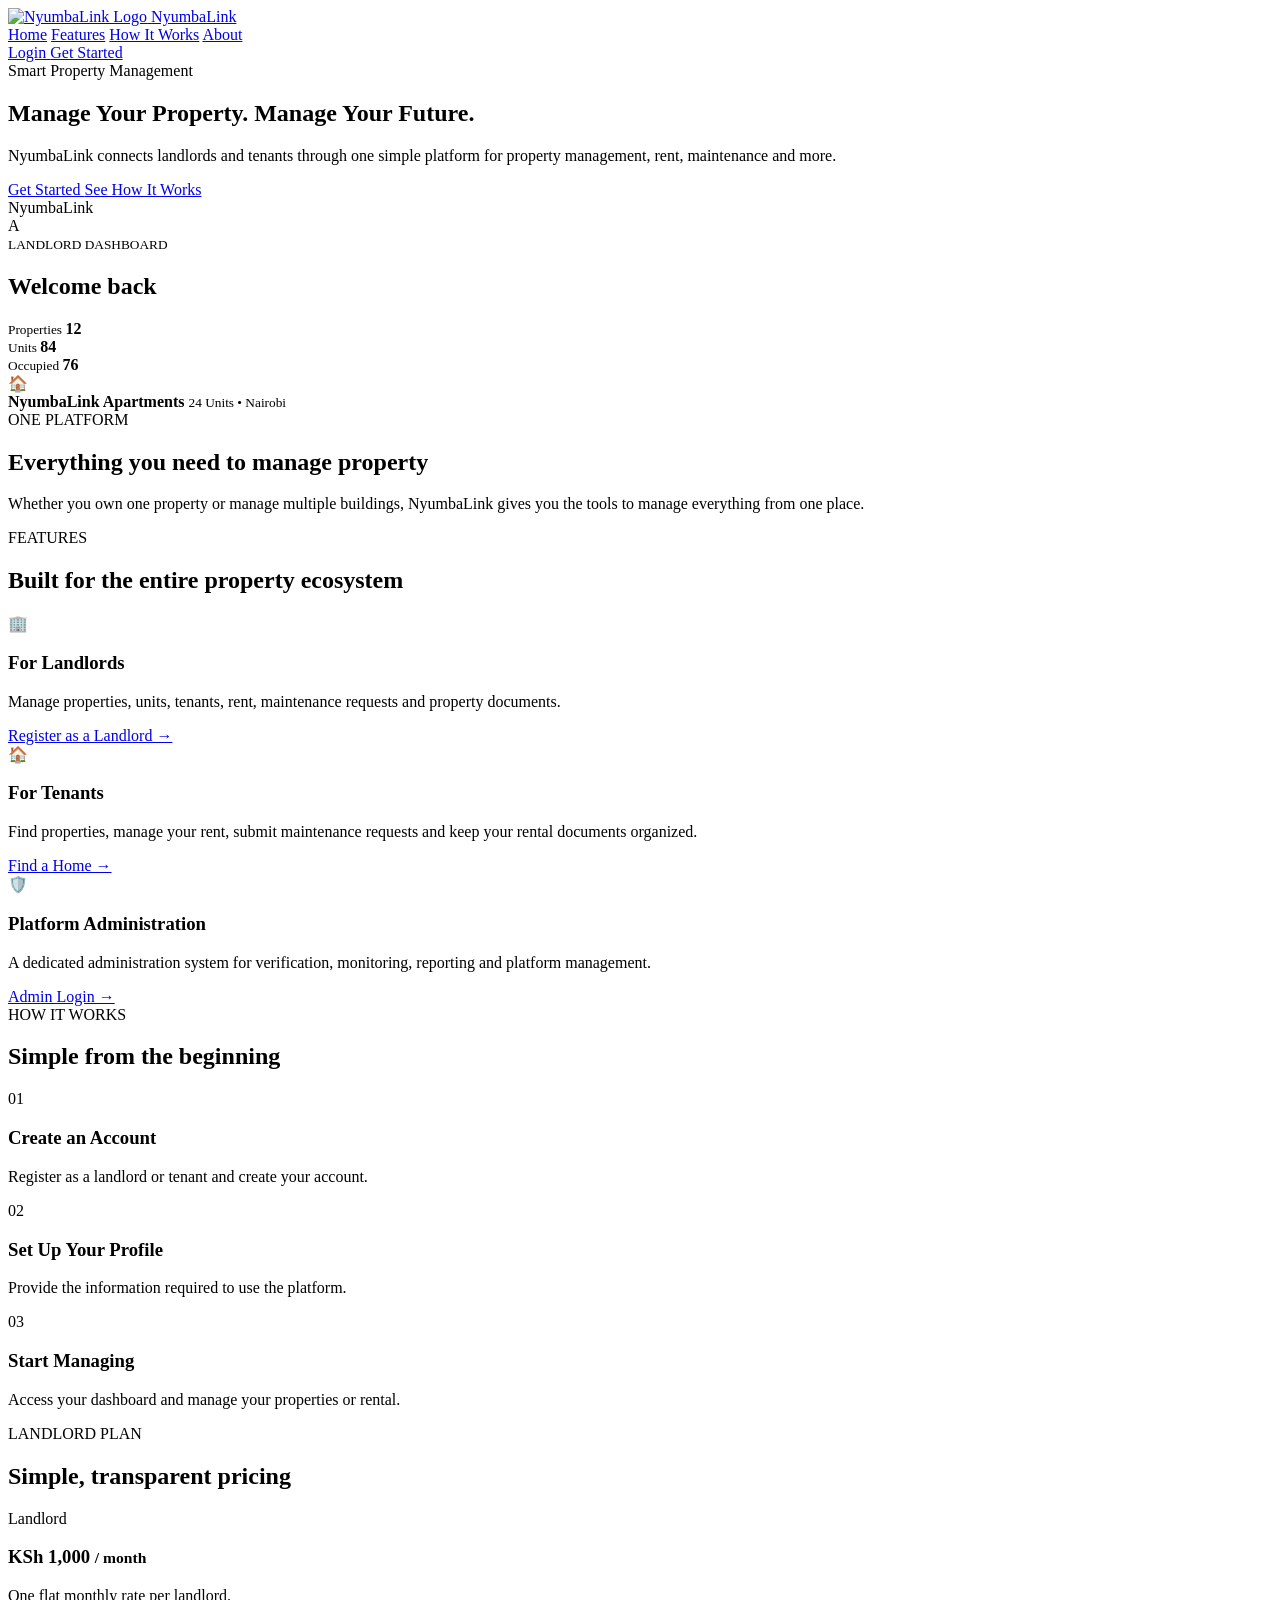
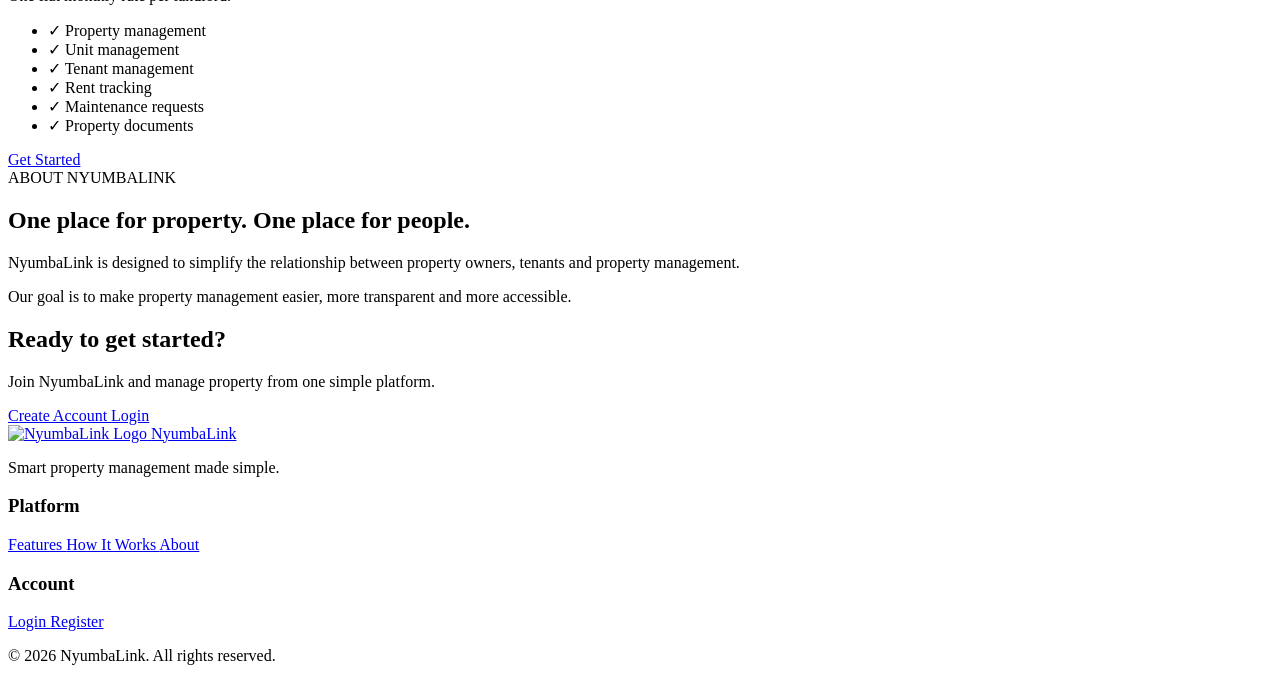
==== index.html @ 89f7b4b7 "Add initial index.html for NyumbaLink website Initial HTML structure for NyumbaLink website includin" ====
<!DOCTYPE html>
<html lang="en">

<head>

    <meta charset="UTF-8">

    <meta
        name="viewport"
        content="width=device-width, initial-scale=1.0">

    <meta
        name="description"
        content="NyumbaLink - A smarter way to manage properties, landlords and tenants.">

    <title>NyumbaLink | Property Management Made Simple</title>

    <!--
        CSS WILL BE LINKED HERE

        Later we will add:

        <link rel="stylesheet" href="css/style.css">
    -->

</head>

<body>

    <!-- =====================================
         NAVIGATION BAR
    ====================================== -->

    <header class="navbar">

        <div class="nav-container">

            <!-- LOGO -->

            <a href="index.html" class="logo">

                <img
                    src="images/logo.png"
                    alt="NyumbaLink Logo">

                <span>NyumbaLink</span>

            </a>


            <!-- NAVIGATION LINKS -->

            <nav>

                <a href="#home">Home</a>

                <a href="#features">Features</a>

                <a href="#how-it-works">How It Works</a>

                <a href="#about">About</a>

            </nav>


            <!-- AUTH BUTTONS -->

            <div class="nav-actions">

                <a
                    href="login.html"
                    class="login-btn">

                    Login

                </a>

                <a
                    href="register.html"
                    class="register-btn">

                    Get Started

                </a>

            </div>

        </div>

    </header>



    <!-- =====================================
         HERO SECTION
    ====================================== -->

    <main>

        <section
            id="home"
            class="hero">

            <div class="hero-container">


                <!-- HERO TEXT -->

                <div class="hero-content">

                    <span class="hero-badge">
                        Smart Property Management
                    </span>


                    <h1>
                        Manage Your Property.
                        <span>
                            Manage Your Future.
                        </span>
                    </h1>


                    <p>

                        NyumbaLink connects landlords and tenants
                        through one simple platform for property
                        management, rent, maintenance and more.

                    </p>


                    <div class="hero-actions">

                        <a
                            href="register.html"
                            class="primary-btn">

                            Get Started

                        </a>


                        <a
                            href="#how-it-works"
                            class="secondary-btn">

                            See How It Works

                        </a>

                    </div>

                </div>



                <!-- HERO DASHBOARD PREVIEW -->

                <div class="hero-preview">

                    <div class="dashboard-preview">

                        <div class="preview-header">

                            <div class="preview-logo">
                                NyumbaLink
                            </div>

                            <div class="preview-avatar">
                                A
                            </div>

                        </div>


                        <div class="preview-welcome">

                            <small>
                                LANDLORD DASHBOARD
                            </small>

                            <h2>
                                Welcome back
                            </h2>

                        </div>


                        <div class="preview-stats">

                            <div class="preview-card">

                                <small>
                                    Properties
                                </small>

                                <strong>
                                    12
                                </strong>

                            </div>


                            <div class="preview-card">

                                <small>
                                    Units
                                </small>

                                <strong>
                                    84
                                </strong>

                            </div>


                            <div class="preview-card">

                                <small>
                                    Occupied
                                </small>

                                <strong>
                                    76
                                </strong>

                            </div>

                        </div>


                        <div class="preview-property">

                            <div class="property-image">
                                🏠
                            </div>

                            <div>

                                <strong>
                                    NyumbaLink Apartments
                                </strong>

                                <small>
                                    24 Units • Nairobi
                                </small>

                            </div>

                        </div>

                    </div>

                </div>

            </div>

        </section>



        <!-- =====================================
             TRUST / INTRODUCTION
        ====================================== -->

        <section class="intro">

            <div class="section-container">

                <span class="section-label">
                    ONE PLATFORM
                </span>

                <h2>
                    Everything you need to manage property
                </h2>

                <p>

                    Whether you own one property or manage
                    multiple buildings, NyumbaLink gives you
                    the tools to manage everything from one place.

                </p>

            </div>

        </section>



        <!-- =====================================
             FEATURES
        ====================================== -->

        <section
            id="features"
            class="features">

            <div class="section-container">

                <span class="section-label">
                    FEATURES
                </span>

                <h2>
                    Built for the entire property ecosystem
                </h2>


                <div class="feature-grid">


                    <!-- LANDLORD -->

                    <div class="feature-card">

                        <div class="feature-icon">
                            🏢
                        </div>

                        <h3>
                            For Landlords
                        </h3>

                        <p>

                            Manage properties, units, tenants,
                            rent, maintenance requests and
                            property documents.

                        </p>

                        <a href="register.html">
                            Register as a Landlord →
                        </a>

                    </div>



                    <!-- TENANT -->

                    <div class="feature-card">

                        <div class="feature-icon">
                            🏠
                        </div>

                        <h3>
                            For Tenants
                        </h3>

                        <p>

                            Find properties, manage your rent,
                            submit maintenance requests and
                            keep your rental documents organized.

                        </p>

                        <a href="register.html">
                            Find a Home →
                        </a>

                    </div>



                    <!-- ADMIN -->

                    <div class="feature-card">

                        <div class="feature-icon">
                            🛡️
                        </div>

                        <h3>
                            Platform Administration
                        </h3>

                        <p>

                            A dedicated administration system
                            for verification, monitoring,
                            reporting and platform management.

                        </p>

                        <a href="login.html">
                            Admin Login →
                        </a>

                    </div>

                </div>

            </div>

        </section>



        <!-- =====================================
             HOW IT WORKS
        ====================================== -->

        <section
            id="how-it-works"
            class="how-it-works">

            <div class="section-container">

                <span class="section-label">
                    HOW IT WORKS
                </span>

                <h2>
                    Simple from the beginning
                </h2>


                <div class="steps">


                    <div class="step">

                        <div class="step-number">
                            01
                        </div>

                        <h3>
                            Create an Account
                        </h3>

                        <p>

                            Register as a landlord or tenant
                            and create your account.

                        </p>

                    </div>



                    <div class="step">

                        <div class="step-number">
                            02
                        </div>

                        <h3>
                            Set Up Your Profile
                        </h3>

                        <p>

                            Provide the information required
                            to use the platform.

                        </p>

                    </div>



                    <div class="step">

                        <div class="step-number">
                            03
                        </div>

                        <h3>
                            Start Managing
                        </h3>

                        <p>

                            Access your dashboard and manage
                            your properties or rental.

                        </p>

                    </div>

                </div>

            </div>

        </section>



        <!-- =====================================
             LANDLORD PRICING
        ====================================== -->

        <section class="pricing">

            <div class="section-container">

                <span class="section-label">
                    LANDLORD PLAN
                </span>

                <h2>
                    Simple, transparent pricing
                </h2>


                <div class="pricing-card">

                    <div>

                        <span>
                            Landlord
                        </span>

                        <h3>
                            KSh 1,000
                            <small>/ month</small>
                        </h3>

                        <p>
                            One flat monthly rate per landlord.
                        </p>

                    </div>


                    <ul>

                        <li>✓ Property management</li>

                        <li>✓ Unit management</li>

                        <li>✓ Tenant management</li>

                        <li>✓ Rent tracking</li>

                        <li>✓ Maintenance requests</li>

                        <li>✓ Property documents</li>

                    </ul>


                    <a
                        href="register.html"
                        class="primary-btn">

                        Get Started

                    </a>

                </div>

            </div>

        </section>



        <!-- =====================================
             ABOUT
        ====================================== -->

        <section
            id="about"
            class="about">

            <div class="section-container">

                <div class="about-content">

                    <span class="section-label">
                        ABOUT NYUMBALINK
                    </span>

                    <h2>
                        One place for property.
                        One place for people.
                    </h2>

                    <p>

                        NyumbaLink is designed to simplify
                        the relationship between property
                        owners, tenants and property
                        management.

                    </p>

                    <p>

                        Our goal is to make property management
                        easier, more transparent and more
                        accessible.

                    </p>

                </div>

            </div>

        </section>



        <!-- =====================================
             FINAL CTA
        ====================================== -->

        <section class="final-cta">

            <div class="section-container">

                <h2>
                    Ready to get started?
                </h2>

                <p>
                    Join NyumbaLink and manage property
                    from one simple platform.
                </p>


                <div class="hero-actions">

                    <a
                        href="register.html"
                        class="primary-btn">

                        Create Account

                    </a>


                    <a
                        href="login.html"
                        class="secondary-btn">

                        Login

                    </a>

                </div>

            </div>

        </section>

    </main>



    <!-- =====================================
         FOOTER
    ====================================== -->

    <footer>

        <div class="footer-container">


            <div class="footer-brand">

                <a
                    href="index.html"
                    class="logo">

                    <img
                        src="images/logo.png"
                        alt="NyumbaLink Logo">

                    <span>
                        NyumbaLink
                    </span>

                </a>

                <p>

                    Smart property management
                    made simple.

                </p>

            </div>


            <div class="footer-links">

                <h3>
                    Platform
                </h3>

                <a href="#features">
                    Features
                </a>

                <a href="#how-it-works">
                    How It Works
                </a>

                <a href="#about">
                    About
                </a>

            </div>


            <div class="footer-links">

                <h3>
                    Account
                </h3>

                <a href="login.html">
                    Login
                </a>

                <a href="register.html">
                    Register
                </a>

            </div>


        </div>


        <div class="footer-bottom">

            <p>
                © 2026 NyumbaLink. All rights reserved.
            </p>

        </div>

    </footer>



    <!--
        JAVASCRIPT WILL BE LINKED HERE

        Later we will add:

        <script src="js/landing.js"></script>
    -->

</body>

</html>
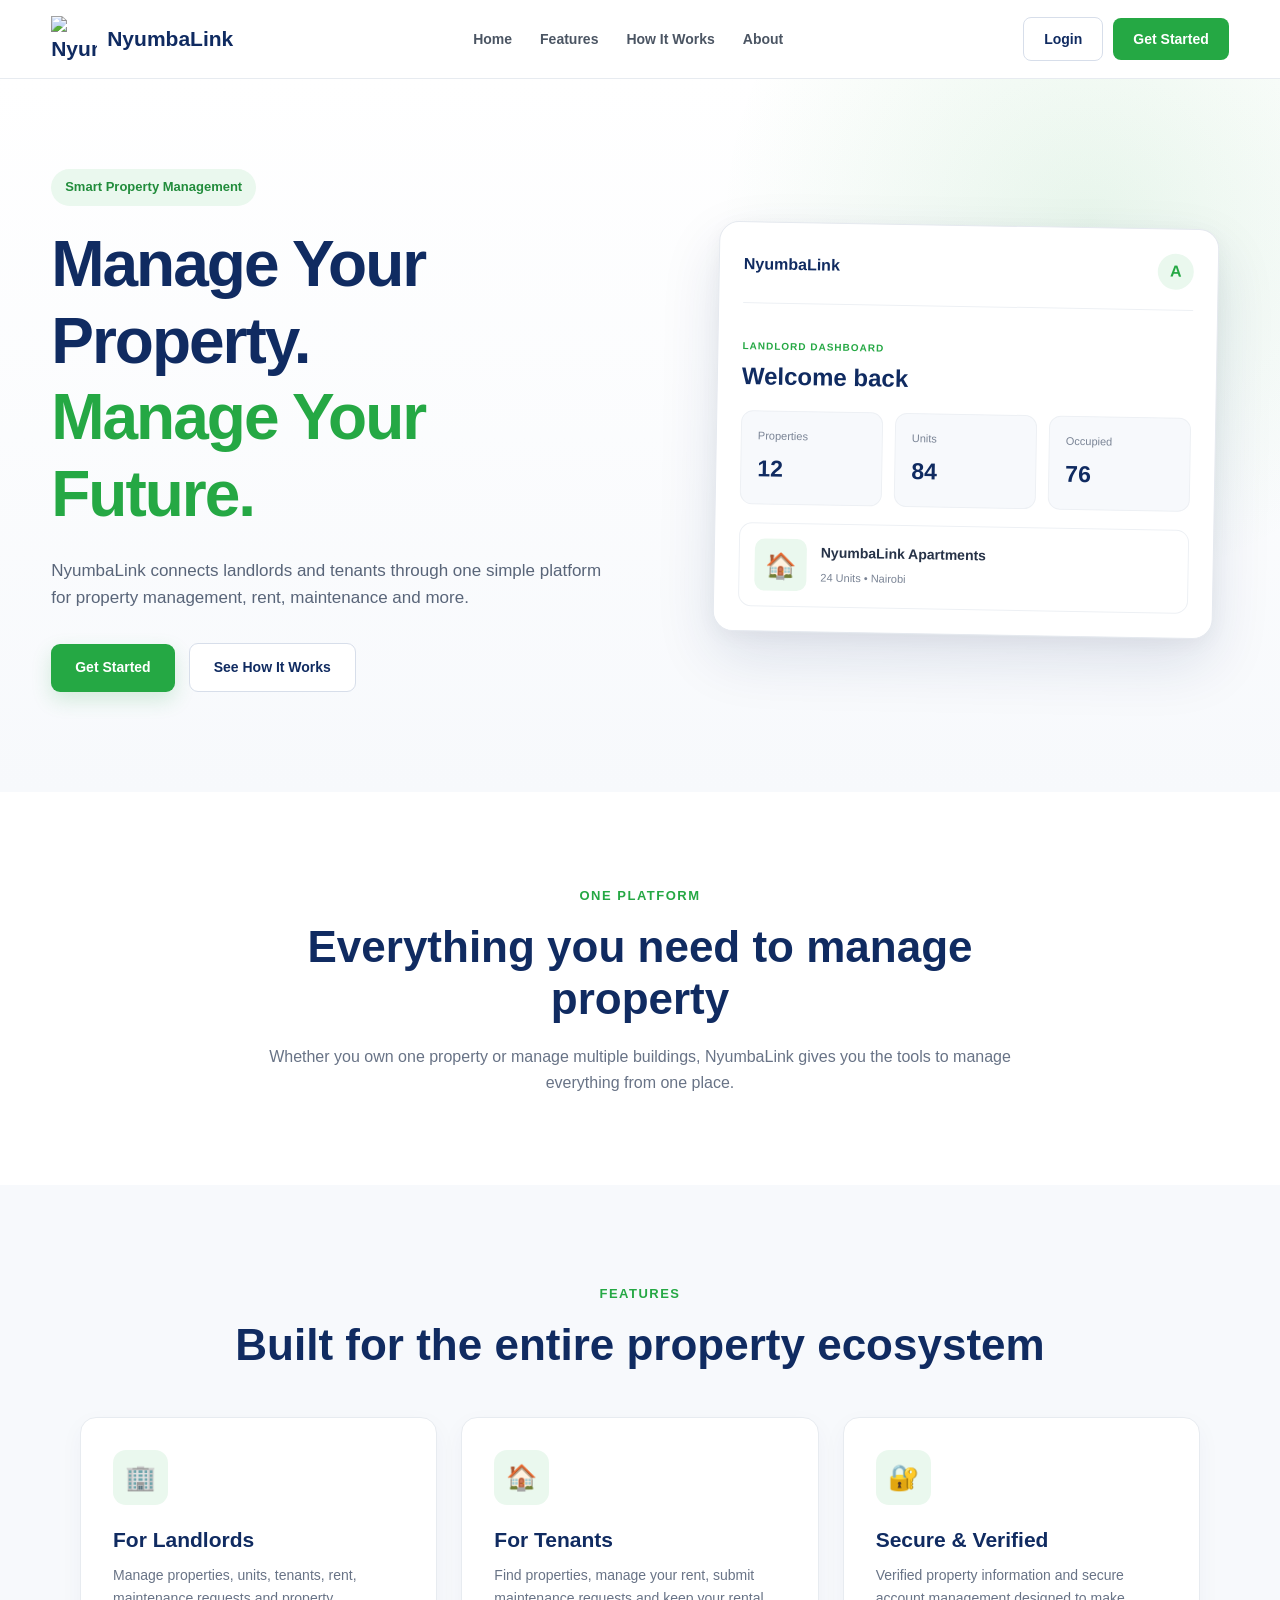
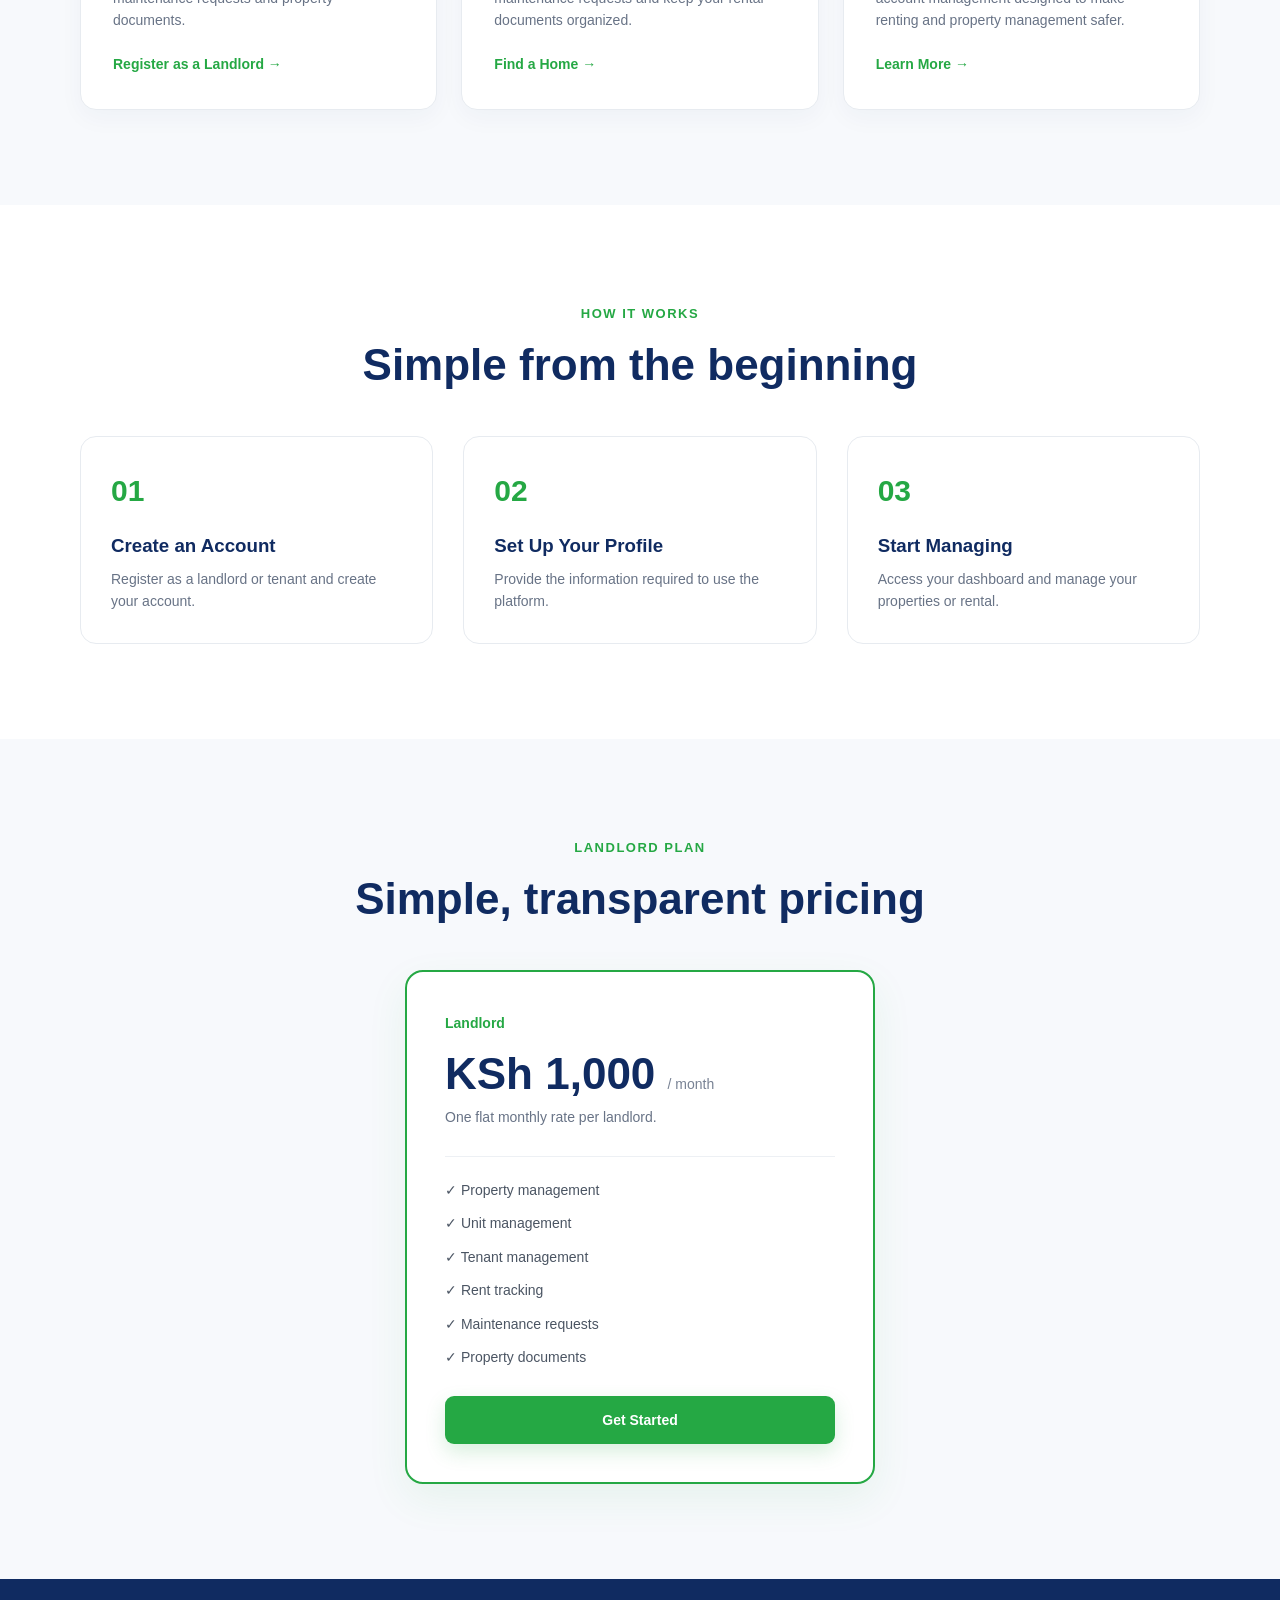
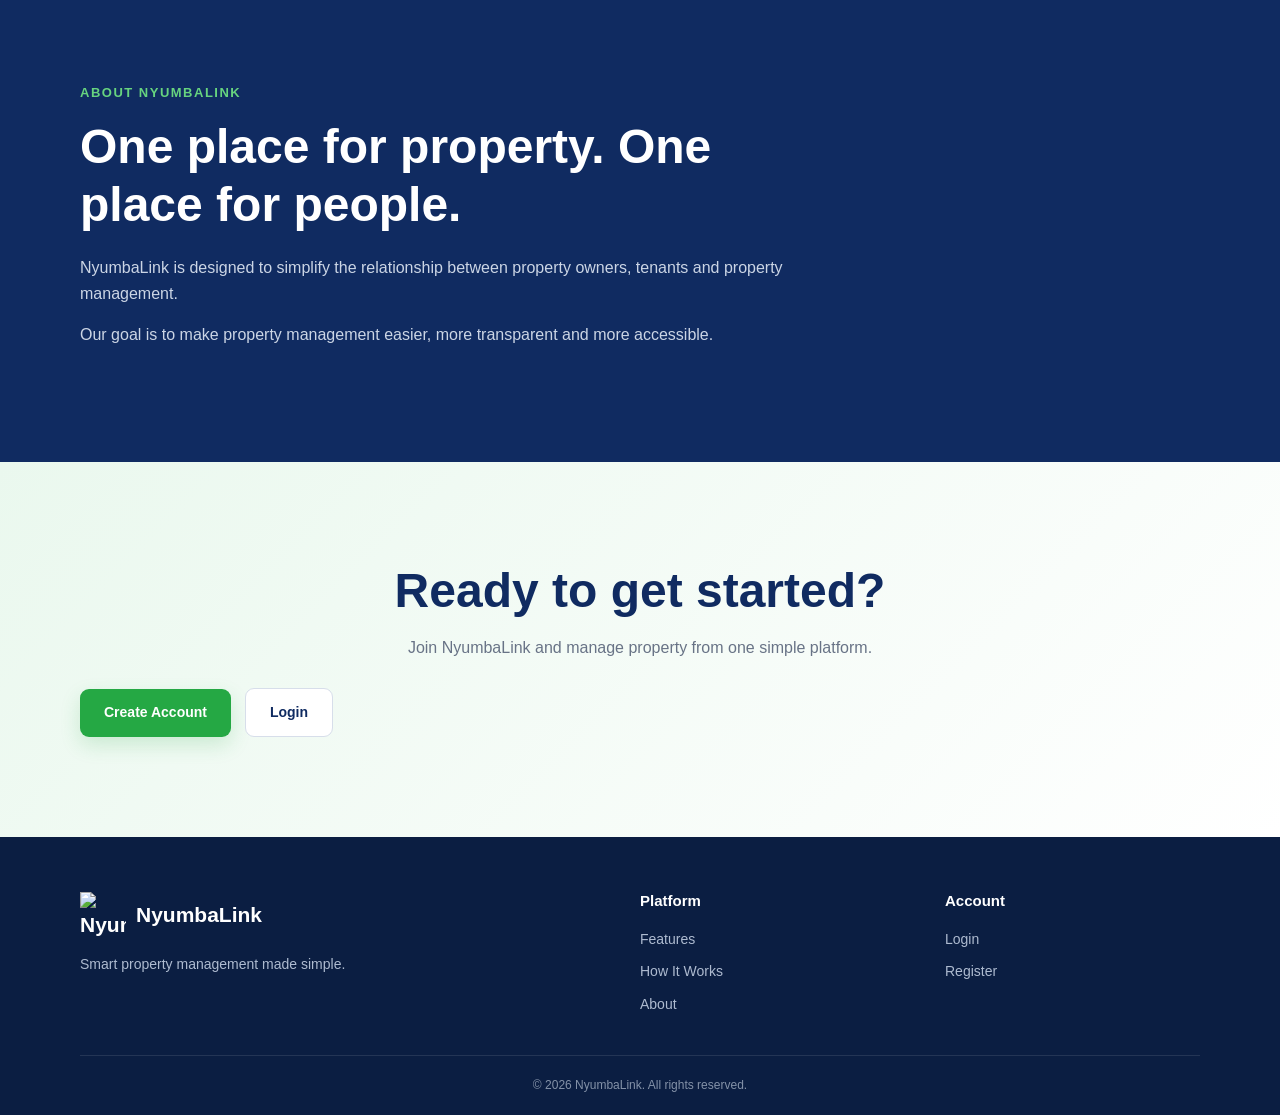
==== commit d3ae0296: "Refactor feature card by removing admin details Removed admin section and updated feature card conte" ====
--- a/index.html
+++ b/index.html
@@ -12,6 +12,7 @@
     <meta
         name="description"
         content="NyumbaLink - A smarter way to manage properties, landlords and tenants.">
+    <link rel="stylesheet" href="style.css">
 
     <title>NyumbaLink | Property Management Made Simple</title>
 
@@ -368,31 +369,29 @@
 
 
 
-                    <!-- ADMIN -->
-
-                    <div class="feature-card">
-
-                        <div class="feature-icon">
-                            🛡️
-                        </div>
-
-                        <h3>
-                            Platform Administration
-                        </h3>
-
-                        <p>
-
-                            A dedicated administration system
-                            for verification, monitoring,
-                            reporting and platform management.
-
-                        </p>
-
-                        <a href="login.html">
-                            Admin Login →
-                        </a>
-
-                    </div>
+<div class="feature-card">
+
+    <div class="feature-icon">
+        🔐
+    </div>
+
+    <h3>
+        Secure & Verified
+    </h3>
+
+    <p>
+
+        Verified property information and secure
+        account management designed to make
+        renting and property management safer.
+
+    </p>
+
+    <a href="#how-it-works">
+        Learn More →
+    </a>
+
+</div>
 
                 </div>
 
--- a/style.css
+++ b/style.css
@@ -0,0 +1,1047 @@
+/* =========================================
+   NYUMBALINK v2.0
+   Main Landing Page Styles
+========================================= */
+
+
+/* =========================================
+   RESET
+========================================= */
+
+* {
+    margin: 0;
+    padding: 0;
+    box-sizing: border-box;
+}
+
+html {
+    scroll-behavior: smooth;
+}
+
+body {
+    font-family: Arial, Helvetica, sans-serif;
+    background: #f7f9fc;
+    color: #172033;
+    line-height: 1.6;
+}
+
+a {
+    text-decoration: none;
+    color: inherit;
+}
+
+img {
+    max-width: 100%;
+    display: block;
+}
+
+button,
+input {
+    font: inherit;
+}
+
+
+/* =========================================
+   GENERAL
+========================================= */
+
+.section-container {
+    width: min(1120px, 92%);
+    margin: 0 auto;
+}
+
+.section-label {
+    display: inline-block;
+    color: #25a844;
+    font-size: 13px;
+    font-weight: 700;
+    letter-spacing: 1.5px;
+    margin-bottom: 14px;
+}
+
+h1,
+h2,
+h3 {
+    line-height: 1.2;
+}
+
+
+/* =========================================
+   NAVIGATION
+========================================= */
+
+.navbar {
+    position: sticky;
+    top: 0;
+    z-index: 1000;
+
+    background: rgba(255, 255, 255, 0.96);
+
+    border-bottom: 1px solid #e7ebf0;
+
+    backdrop-filter: blur(12px);
+}
+
+.nav-container {
+    width: min(1200px, 92%);
+    min-height: 78px;
+    margin: 0 auto;
+
+    display: flex;
+    align-items: center;
+    justify-content: space-between;
+
+    gap: 25px;
+}
+
+.logo {
+    display: flex;
+    align-items: center;
+    gap: 10px;
+
+    color: #102b61;
+    font-weight: 800;
+    font-size: 21px;
+}
+
+.logo img {
+    width: 46px;
+    height: 46px;
+    object-fit: contain;
+}
+
+.nav-container nav {
+    display: flex;
+    align-items: center;
+    gap: 28px;
+}
+
+.nav-container nav a {
+    color: #4b5563;
+    font-size: 14px;
+    font-weight: 600;
+
+    transition: color 0.25s ease;
+}
+
+.nav-container nav a:hover {
+    color: #25a844;
+}
+
+.nav-actions {
+    display: flex;
+    align-items: center;
+    gap: 10px;
+}
+
+.login-btn,
+.register-btn {
+    display: inline-flex;
+    align-items: center;
+    justify-content: center;
+
+    padding: 10px 20px;
+
+    border-radius: 8px;
+
+    font-size: 14px;
+    font-weight: 700;
+
+    transition: 0.25s ease;
+}
+
+.login-btn {
+    color: #102b61;
+    border: 1px solid #d7deea;
+    background: #ffffff;
+}
+
+.login-btn:hover {
+    background: #f1f4f9;
+}
+
+.register-btn {
+    color: #ffffff;
+    background: #25a844;
+}
+
+.register-btn:hover {
+    background: #1e913b;
+    transform: translateY(-1px);
+}
+
+
+/* =========================================
+   HERO
+========================================= */
+
+.hero {
+    padding: 90px 0 100px;
+
+    background:
+        radial-gradient(
+            circle at 85% 20%,
+            rgba(37, 168, 68, 0.10),
+            transparent 30%
+        ),
+        linear-gradient(
+            180deg,
+            #ffffff 0%,
+            #f7f9fc 100%
+        );
+}
+
+.hero-container {
+    width: min(1200px, 92%);
+    margin: 0 auto;
+
+    display: grid;
+    grid-template-columns: 1fr 0.9fr;
+
+    gap: 70px;
+
+    align-items: center;
+}
+
+.hero-content {
+    max-width: 620px;
+}
+
+.hero-badge {
+    display: inline-block;
+
+    padding: 8px 14px;
+
+    border-radius: 30px;
+
+    background: #eaf8ee;
+    color: #218c3b;
+
+    font-size: 13px;
+    font-weight: 700;
+
+    margin-bottom: 20px;
+}
+
+.hero h1 {
+    color: #102b61;
+
+    font-size: clamp(42px, 5vw, 66px);
+
+    letter-spacing: -2px;
+
+    margin-bottom: 24px;
+}
+
+.hero h1 span {
+    display: block;
+    color: #25a844;
+}
+
+.hero-content > p {
+    max-width: 570px;
+
+    color: #596579;
+
+    font-size: 17px;
+
+    margin-bottom: 32px;
+}
+
+.hero-actions {
+    display: flex;
+    align-items: center;
+    gap: 14px;
+
+    flex-wrap: wrap;
+}
+
+.primary-btn,
+.secondary-btn {
+    display: inline-flex;
+
+    align-items: center;
+    justify-content: center;
+
+    min-height: 48px;
+
+    padding: 12px 24px;
+
+    border-radius: 9px;
+
+    font-size: 14px;
+    font-weight: 700;
+
+    transition: 0.25s ease;
+}
+
+.primary-btn {
+    background: #25a844;
+    color: #ffffff;
+
+    box-shadow: 0 8px 20px rgba(37, 168, 68, 0.18);
+}
+
+.primary-btn:hover {
+    background: #1e913b;
+    transform: translateY(-2px);
+}
+
+.secondary-btn {
+    background: #ffffff;
+    color: #102b61;
+
+    border: 1px solid #d7deea;
+}
+
+.secondary-btn:hover {
+    border-color: #102b61;
+    background: #f5f7fb;
+}
+
+
+/* =========================================
+   HERO DASHBOARD PREVIEW
+========================================= */
+
+.hero-preview {
+    display: flex;
+    justify-content: center;
+}
+
+.dashboard-preview {
+    width: 100%;
+    max-width: 500px;
+
+    padding: 24px;
+
+    background: #ffffff;
+
+    border: 1px solid #e5e9ef;
+
+    border-radius: 20px;
+
+    box-shadow:
+        0 25px 60px rgba(16, 43, 97, 0.12),
+        0 5px 20px rgba(0, 0, 0, 0.04);
+
+    transform: rotate(1deg);
+
+    transition: transform 0.3s ease;
+}
+
+.dashboard-preview:hover {
+    transform: rotate(0deg) translateY(-5px);
+}
+
+.preview-header {
+    display: flex;
+    align-items: center;
+    justify-content: space-between;
+
+    padding-bottom: 20px;
+
+    border-bottom: 1px solid #edf0f4;
+}
+
+.preview-logo {
+    color: #102b61;
+    font-weight: 800;
+}
+
+.preview-avatar {
+    width: 36px;
+    height: 36px;
+
+    display: flex;
+    align-items: center;
+    justify-content: center;
+
+    border-radius: 50%;
+
+    background: #eaf8ee;
+    color: #25a844;
+
+    font-weight: 800;
+}
+
+.preview-welcome {
+    padding: 28px 0 20px;
+}
+
+.preview-welcome small {
+    color: #25a844;
+    font-size: 10px;
+    font-weight: 800;
+    letter-spacing: 1px;
+}
+
+.preview-welcome h2 {
+    color: #102b61;
+    margin-top: 5px;
+}
+
+.preview-stats {
+    display: grid;
+    grid-template-columns: repeat(3, 1fr);
+
+    gap: 12px;
+}
+
+.preview-card {
+    padding: 16px;
+
+    background: #f7f9fc;
+
+    border: 1px solid #edf0f4;
+
+    border-radius: 12px;
+}
+
+.preview-card small {
+    display: block;
+
+    color: #7a8495;
+
+    font-size: 11px;
+
+    margin-bottom: 5px;
+}
+
+.preview-card strong {
+    color: #102b61;
+    font-size: 23px;
+}
+
+.preview-property {
+    display: flex;
+    align-items: center;
+
+    gap: 14px;
+
+    margin-top: 18px;
+
+    padding: 15px;
+
+    border: 1px solid #edf0f4;
+
+    border-radius: 13px;
+}
+
+.property-image {
+    width: 52px;
+    height: 52px;
+
+    display: flex;
+    align-items: center;
+    justify-content: center;
+
+    background: #eaf8ee;
+
+    border-radius: 10px;
+
+    font-size: 25px;
+}
+
+.preview-property strong {
+    display: block;
+
+    color: #263247;
+
+    font-size: 14px;
+}
+
+.preview-property small {
+    color: #7a8495;
+    font-size: 11px;
+}
+
+
+/* =========================================
+   INTRO
+========================================= */
+
+.intro {
+    padding: 90px 0;
+
+    background: #ffffff;
+
+    text-align: center;
+}
+
+.intro .section-container {
+    max-width: 760px;
+}
+
+.intro h2 {
+    color: #102b61;
+
+    font-size: clamp(30px, 4vw, 44px);
+
+    margin-bottom: 18px;
+}
+
+.intro p {
+    color: #687386;
+
+    font-size: 16px;
+}
+
+
+/* =========================================
+   FEATURES
+========================================= */
+
+.features {
+    padding: 95px 0;
+
+    background: #f7f9fc;
+
+    text-align: center;
+}
+
+.features h2,
+.how-it-works h2,
+.pricing h2 {
+    color: #102b61;
+
+    font-size: clamp(30px, 4vw, 44px);
+
+    margin-bottom: 45px;
+}
+
+.feature-grid {
+    display: grid;
+
+    grid-template-columns: repeat(3, 1fr);
+
+    gap: 24px;
+
+    text-align: left;
+}
+
+.feature-card {
+    padding: 32px;
+
+    background: #ffffff;
+
+    border: 1px solid #e7ebf0;
+
+    border-radius: 16px;
+
+    box-shadow: 0 8px 25px rgba(16, 43, 97, 0.04);
+
+    transition:
+        transform 0.25s ease,
+        box-shadow 0.25s ease;
+}
+
+.feature-card:hover {
+    transform: translateY(-5px);
+
+    box-shadow:
+        0 15px 35px rgba(16, 43, 97, 0.09);
+}
+
+.feature-icon {
+    width: 55px;
+    height: 55px;
+
+    display: flex;
+    align-items: center;
+    justify-content: center;
+
+    margin-bottom: 22px;
+
+    border-radius: 13px;
+
+    background: #eaf8ee;
+
+    font-size: 25px;
+}
+
+.feature-card h3 {
+    color: #102b61;
+
+    font-size: 21px;
+
+    margin-bottom: 12px;
+}
+
+.feature-card p {
+    color: #687386;
+
+    font-size: 14px;
+
+    margin-bottom: 20px;
+}
+
+.feature-card a {
+    color: #25a844;
+
+    font-size: 14px;
+
+    font-weight: 700;
+}
+
+
+/* =========================================
+   HOW IT WORKS
+========================================= */
+
+.how-it-works {
+    padding: 95px 0;
+
+    background: #ffffff;
+
+    text-align: center;
+}
+
+.steps {
+    display: grid;
+
+    grid-template-columns: repeat(3, 1fr);
+
+    gap: 30px;
+
+    text-align: left;
+}
+
+.step {
+    position: relative;
+
+    padding: 30px;
+
+    border: 1px solid #e7ebf0;
+
+    border-radius: 16px;
+
+    background: #ffffff;
+}
+
+.step-number {
+    margin-bottom: 20px;
+
+    color: #25a844;
+
+    font-size: 30px;
+
+    font-weight: 800;
+}
+
+.step h3 {
+    color: #102b61;
+
+    margin-bottom: 10px;
+}
+
+.step p {
+    color: #687386;
+
+    font-size: 14px;
+}
+
+
+/* =========================================
+   PRICING
+========================================= */
+
+.pricing {
+    padding: 95px 0;
+
+    background: #f7f9fc;
+
+    text-align: center;
+}
+
+.pricing-card {
+    width: min(470px, 100%);
+
+    margin: 0 auto;
+
+    padding: 38px;
+
+    background: #ffffff;
+
+    border: 2px solid #25a844;
+
+    border-radius: 18px;
+
+    text-align: left;
+
+    box-shadow: 0 15px 40px rgba(37, 168, 68, 0.08);
+}
+
+.pricing-card > div:first-child > span {
+    color: #25a844;
+
+    font-size: 14px;
+
+    font-weight: 800;
+}
+
+.pricing-card h3 {
+    color: #102b61;
+
+    font-size: 44px;
+
+    margin: 12px 0 5px;
+}
+
+.pricing-card h3 small {
+    color: #788294;
+
+    font-size: 14px;
+
+    font-weight: 500;
+}
+
+.pricing-card p {
+    color: #687386;
+
+    font-size: 14px;
+}
+
+.pricing-card ul {
+    list-style: none;
+
+    margin: 28px 0;
+
+    padding-top: 22px;
+
+    border-top: 1px solid #edf0f4;
+}
+
+.pricing-card li {
+    color: #4b5563;
+
+    font-size: 14px;
+
+    margin-bottom: 11px;
+}
+
+.pricing-card .primary-btn {
+    width: 100%;
+}
+
+
+/* =========================================
+   ABOUT
+========================================= */
+
+.about {
+    padding: 100px 0;
+
+    background: #102b61;
+
+    color: #ffffff;
+}
+
+.about-content {
+    max-width: 720px;
+}
+
+.about .section-label {
+    color: #67d47f;
+}
+
+.about h2 {
+    font-size: clamp(32px, 4vw, 48px);
+
+    margin-bottom: 22px;
+}
+
+.about p {
+    color: #cbd5e5;
+
+    font-size: 16px;
+
+    margin-bottom: 15px;
+}
+
+
+/* =========================================
+   FINAL CTA
+========================================= */
+
+.final-cta {
+    padding: 100px 0;
+
+    background:
+        linear-gradient(
+            135deg,
+            #eaf8ee,
+            #ffffff
+        );
+
+    text-align: center;
+}
+
+.final-cta h2 {
+    color: #102b61;
+
+    font-size: clamp(32px, 4vw, 48px);
+
+    margin-bottom: 15px;
+}
+
+.final-cta p {
+    color: #687386;
+
+    margin-bottom: 28px;
+}
+
+
+/* =========================================
+   FOOTER
+========================================= */
+
+footer {
+    background: #0b1e42;
+
+    color: #ffffff;
+
+    padding: 55px 0 20px;
+}
+
+.footer-container {
+    width: min(1120px, 92%);
+    margin: 0 auto;
+
+    display: grid;
+
+    grid-template-columns: 2fr 1fr 1fr;
+
+    gap: 50px;
+
+    padding-bottom: 40px;
+}
+
+.footer-brand .logo {
+    color: #ffffff;
+
+    margin-bottom: 15px;
+}
+
+.footer-brand p {
+    max-width: 300px;
+
+    color: #aebbd0;
+
+    font-size: 14px;
+}
+
+.footer-links {
+    display: flex;
+
+    flex-direction: column;
+
+    gap: 10px;
+}
+
+.footer-links h3 {
+    margin-bottom: 8px;
+
+    font-size: 15px;
+}
+
+.footer-links a {
+    color: #aebbd0;
+
+    font-size: 14px;
+
+    transition: color 0.2s ease;
+}
+
+.footer-links a:hover {
+    color: #67d47f;
+}
+
+.footer-bottom {
+    width: min(1120px, 92%);
+
+    margin: 0 auto;
+
+    padding-top: 20px;
+
+    border-top: 1px solid rgba(255, 255, 255, 0.1);
+
+    text-align: center;
+}
+
+.footer-bottom p {
+    color: #8492a8;
+
+    font-size: 12px;
+}
+
+
+/* =========================================
+   TABLET
+========================================= */
+
+@media (max-width: 950px) {
+
+    .nav-container {
+        flex-wrap: wrap;
+
+        padding: 15px 0;
+    }
+
+    .nav-container nav {
+        order: 3;
+
+        width: 100%;
+
+        justify-content: center;
+
+        padding-top: 8px;
+    }
+
+    .hero-container {
+        grid-template-columns: 1fr;
+
+        text-align: center;
+
+        gap: 50px;
+    }
+
+    .hero-content {
+        margin: 0 auto;
+    }
+
+    .hero-content > p {
+        margin-left: auto;
+        margin-right: auto;
+    }
+
+    .hero-actions {
+        justify-content: center;
+    }
+
+    .hero-preview {
+        width: 100%;
+    }
+
+    .feature-grid {
+        grid-template-columns: 1fr 1fr;
+    }
+
+    .steps {
+        grid-template-columns: 1fr;
+    }
+
+}
+
+
+/* =========================================
+   MOBILE
+========================================= */
+
+@media (max-width: 650px) {
+
+    .nav-container {
+        width: 94%;
+    }
+
+    .nav-container nav {
+        gap: 15px;
+
+        overflow-x: auto;
+
+        justify-content: flex-start;
+    }
+
+    .nav-container nav a {
+        white-space: nowrap;
+
+        font-size: 12px;
+    }
+
+    .nav-actions {
+        width: 100%;
+    }
+
+    .login-btn,
+    .register-btn {
+        flex: 1;
+    }
+
+    .hero {
+        padding: 60px 0 70px;
+    }
+
+    .hero h1 {
+        font-size: 40px;
+
+        letter-spacing: -1px;
+    }
+
+    .hero-content > p {
+        font-size: 15px;
+    }
+
+    .dashboard-preview {
+        padding: 17px;
+
+        transform: none;
+    }
+
+    .preview-stats {
+        grid-template-columns: 1fr;
+    }
+
+    .feature-grid {
+        grid-template-columns: 1fr;
+    }
+
+    .feature-card {
+        padding: 25px;
+    }
+
+    .pricing-card {
+        padding: 27px;
+    }
+
+    .pricing-card h3 {
+        font-size: 38px;
+    }
+
+    .footer-container {
+        grid-template-columns: 1fr;
+
+        gap: 30px;
+    }
+
+}
+
+
+/* =========================================
+   SMALL PHONES
+========================================= */
+
+@media (max-width: 400px) {
+
+    .logo span {
+        font-size: 18px;
+    }
+
+    .logo img {
+        width: 40px;
+        height: 40px;
+    }
+
+    .hero h1 {
+        font-size: 34px;
+    }
+
+    .hero-actions {
+        flex-direction: column;
+    }
+
+    .primary-btn,
+    .secondary-btn {
+        width: 100%;
+    }
+
+  }
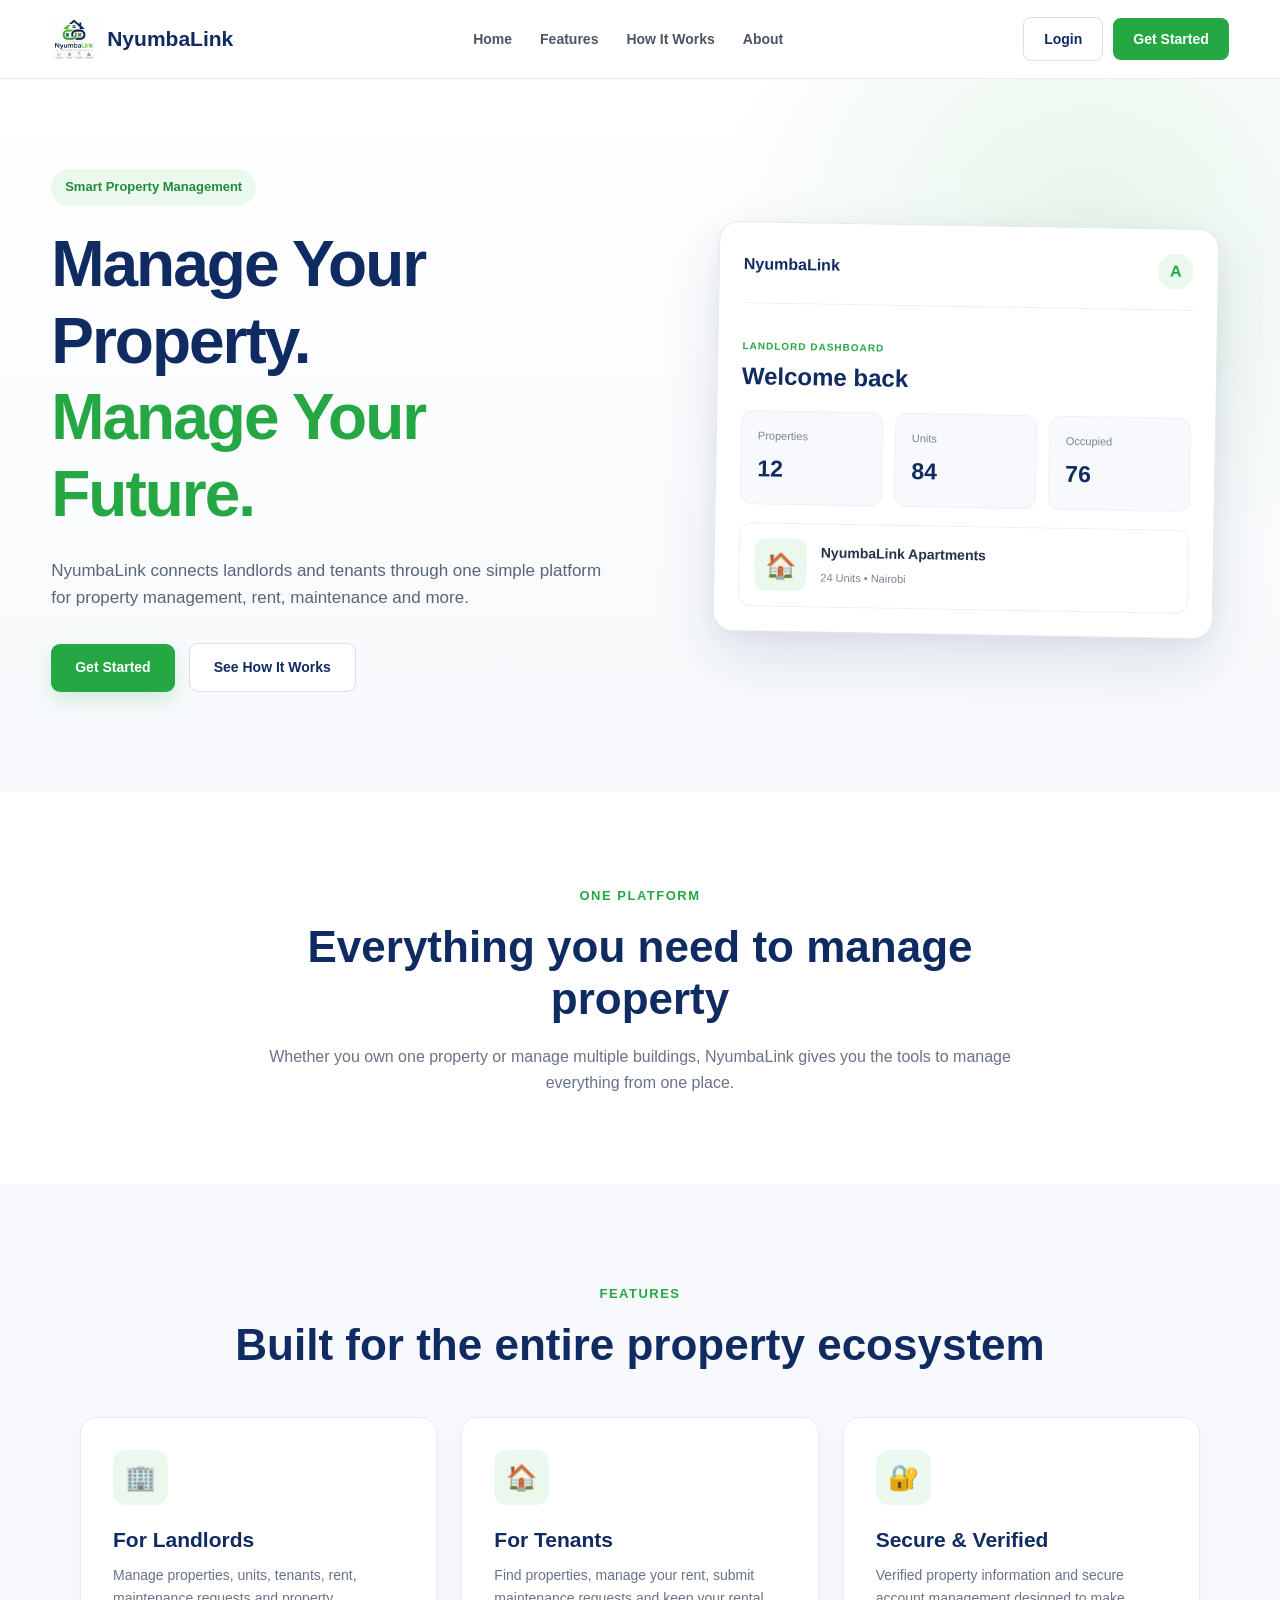
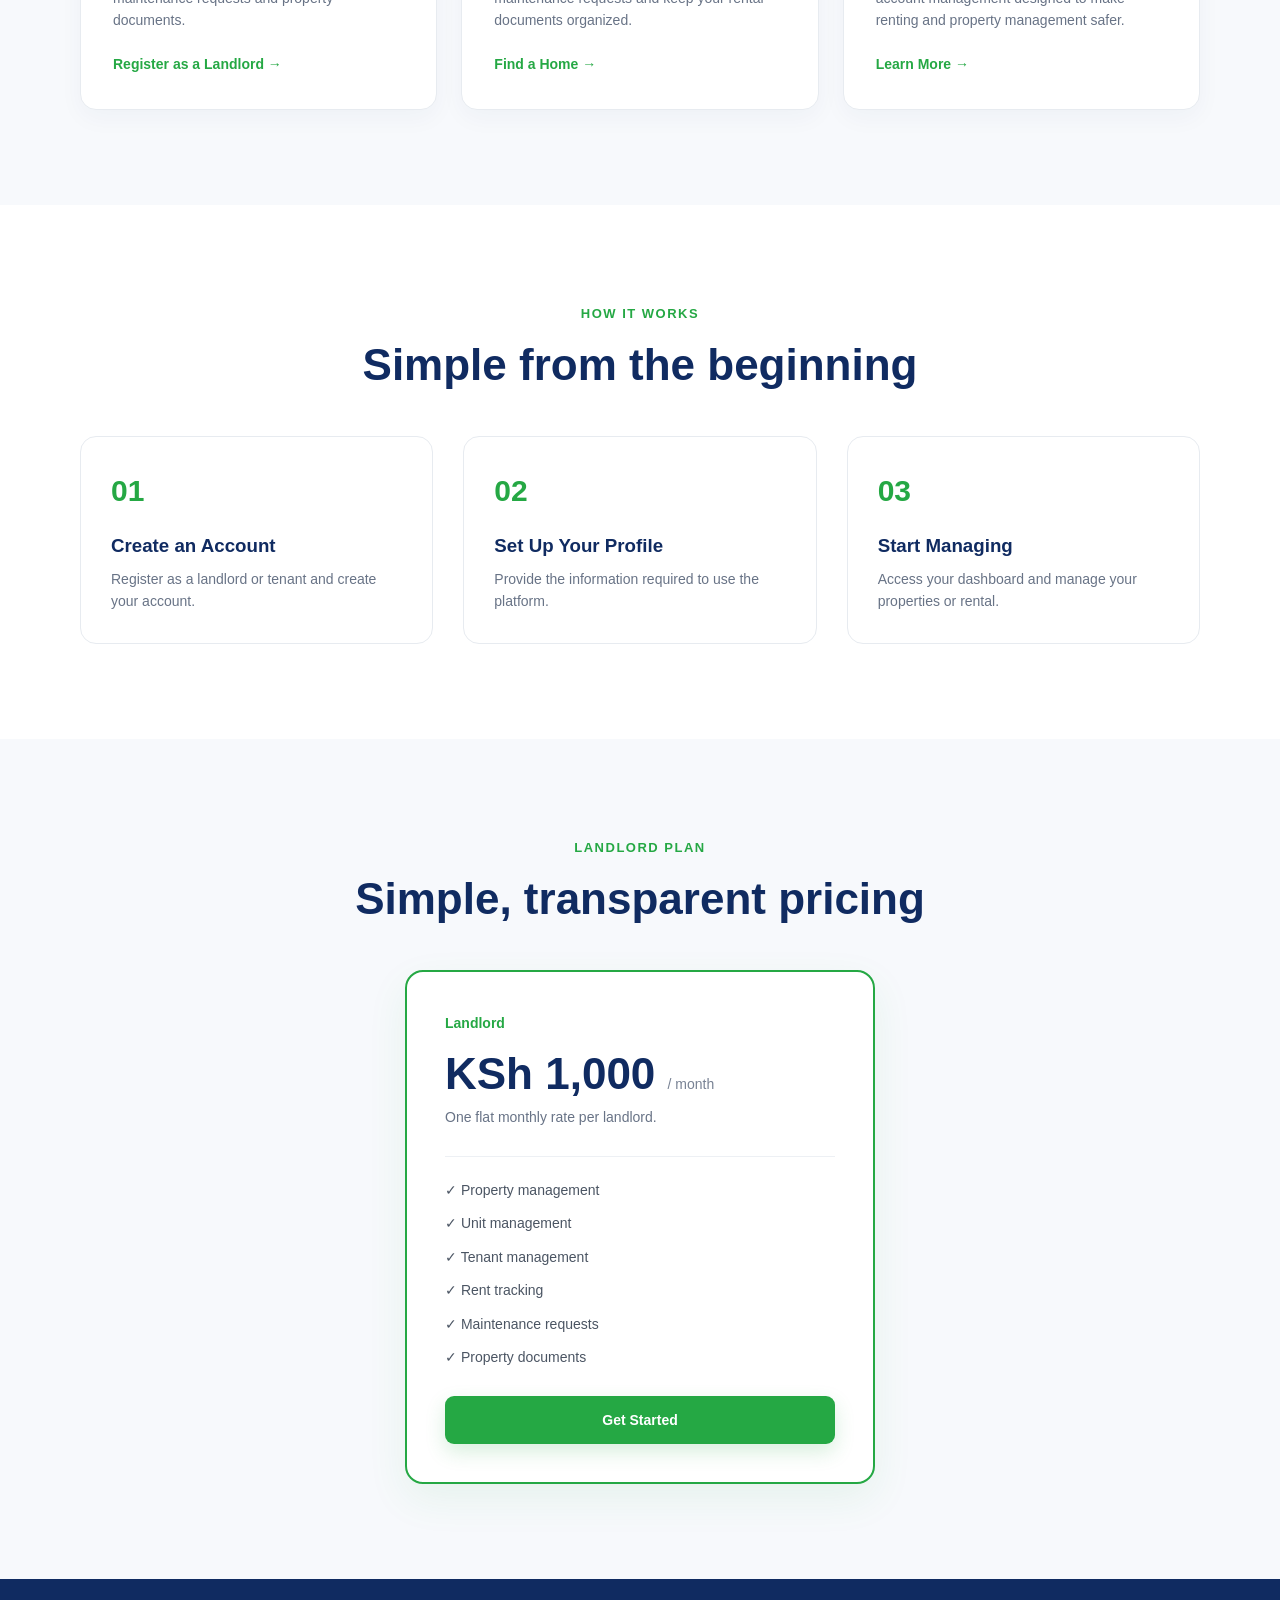
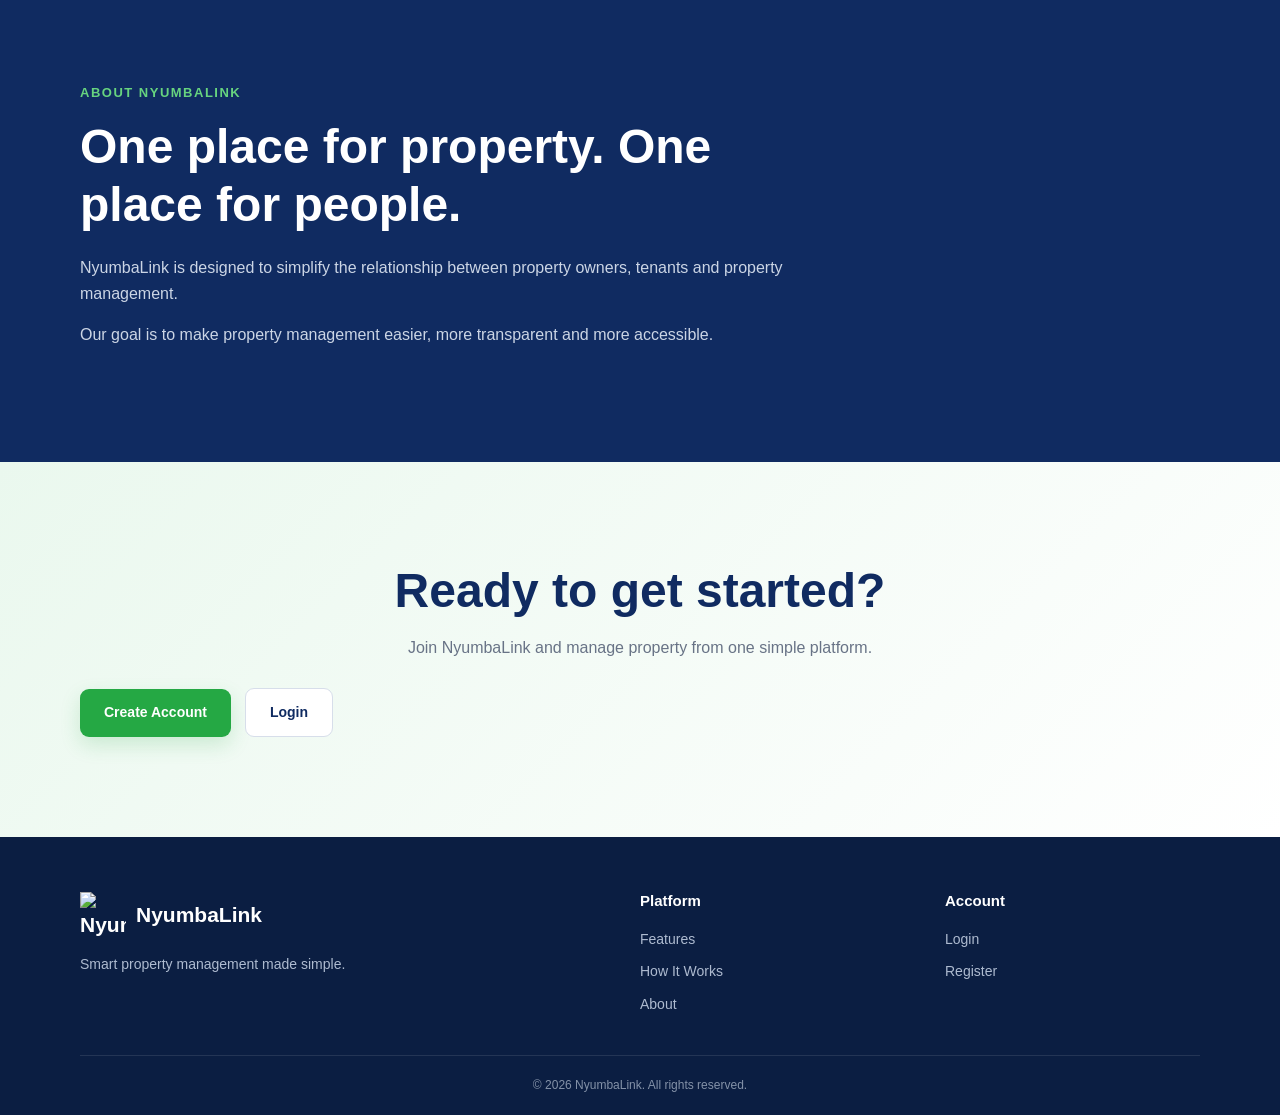
==== commit 5ea53e3e: "Update logo image source in index.html" ====
--- a/index.html
+++ b/index.html
@@ -41,7 +41,7 @@
             <a href="index.html" class="logo">
 
                 <img
-                    src="images/logo.png"
+                    src="logo.png"
                     alt="NyumbaLink Logo">
 
                 <span>NyumbaLink</span>
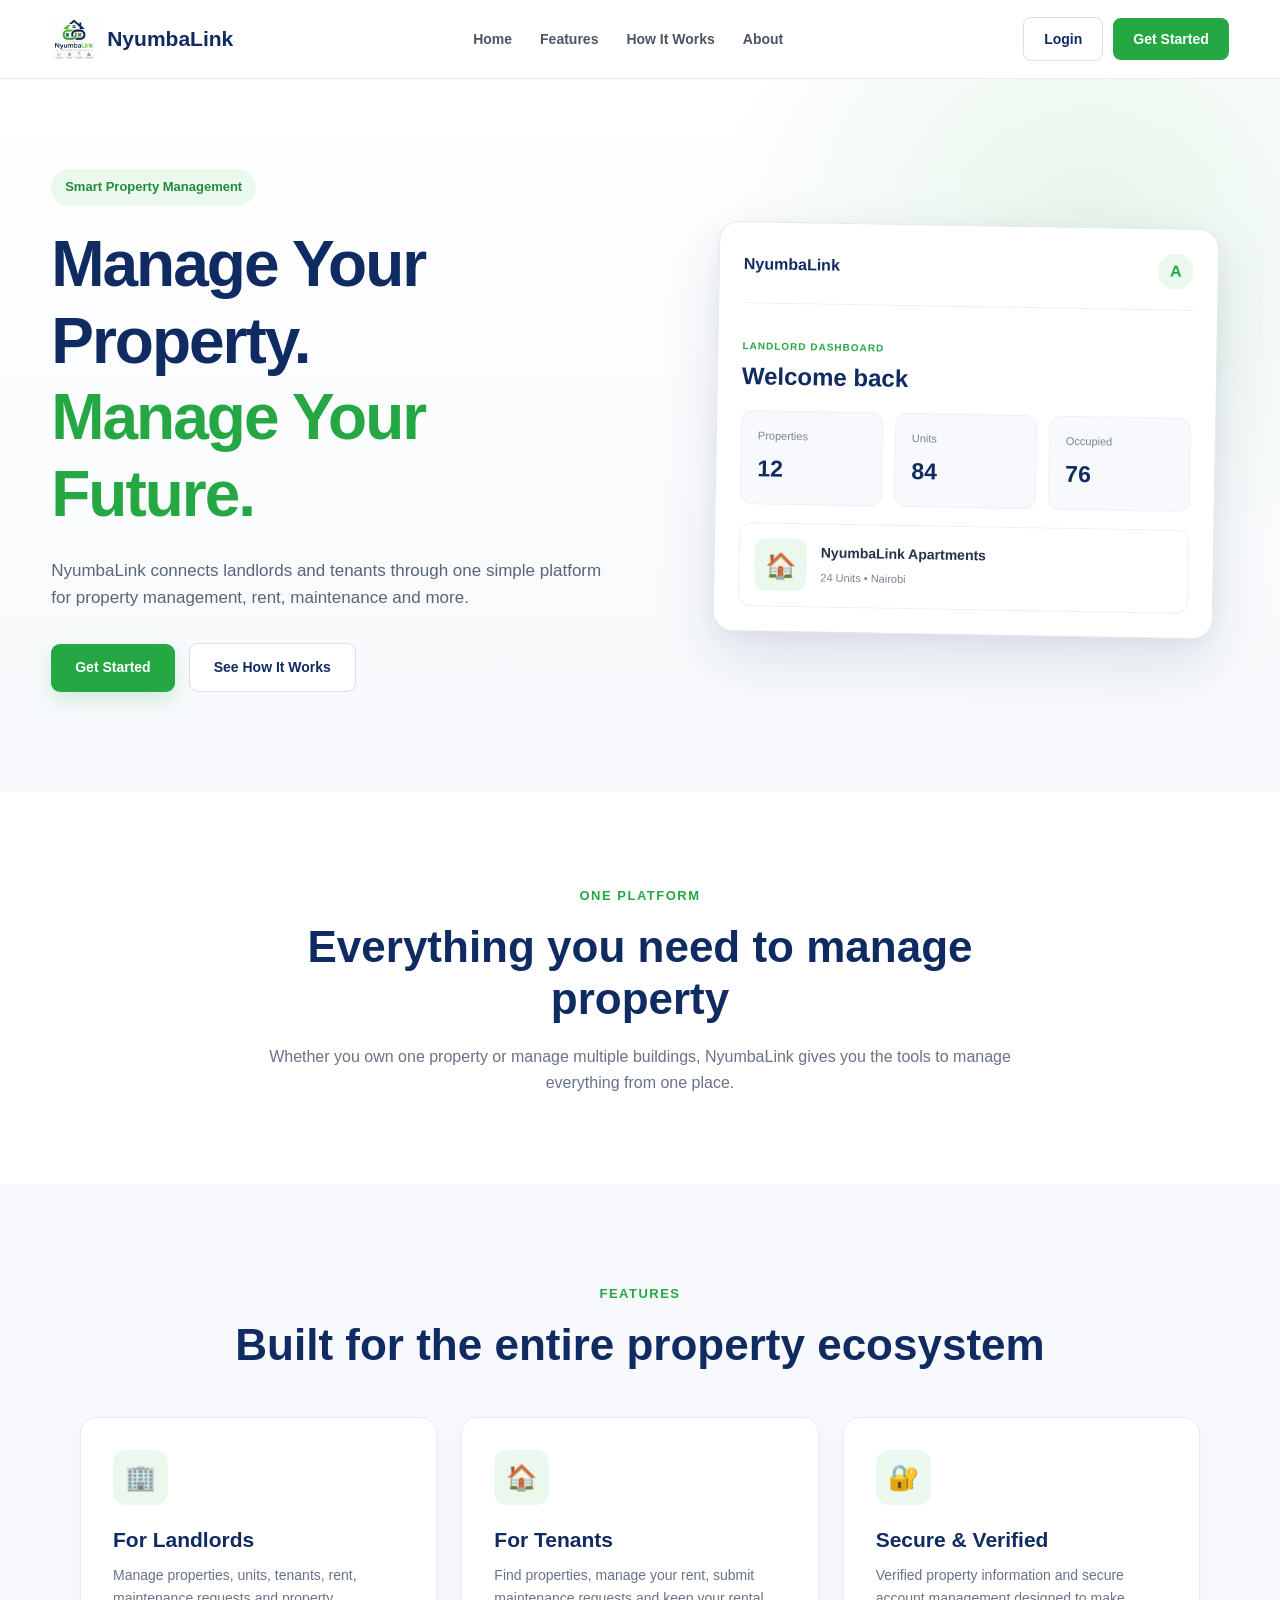
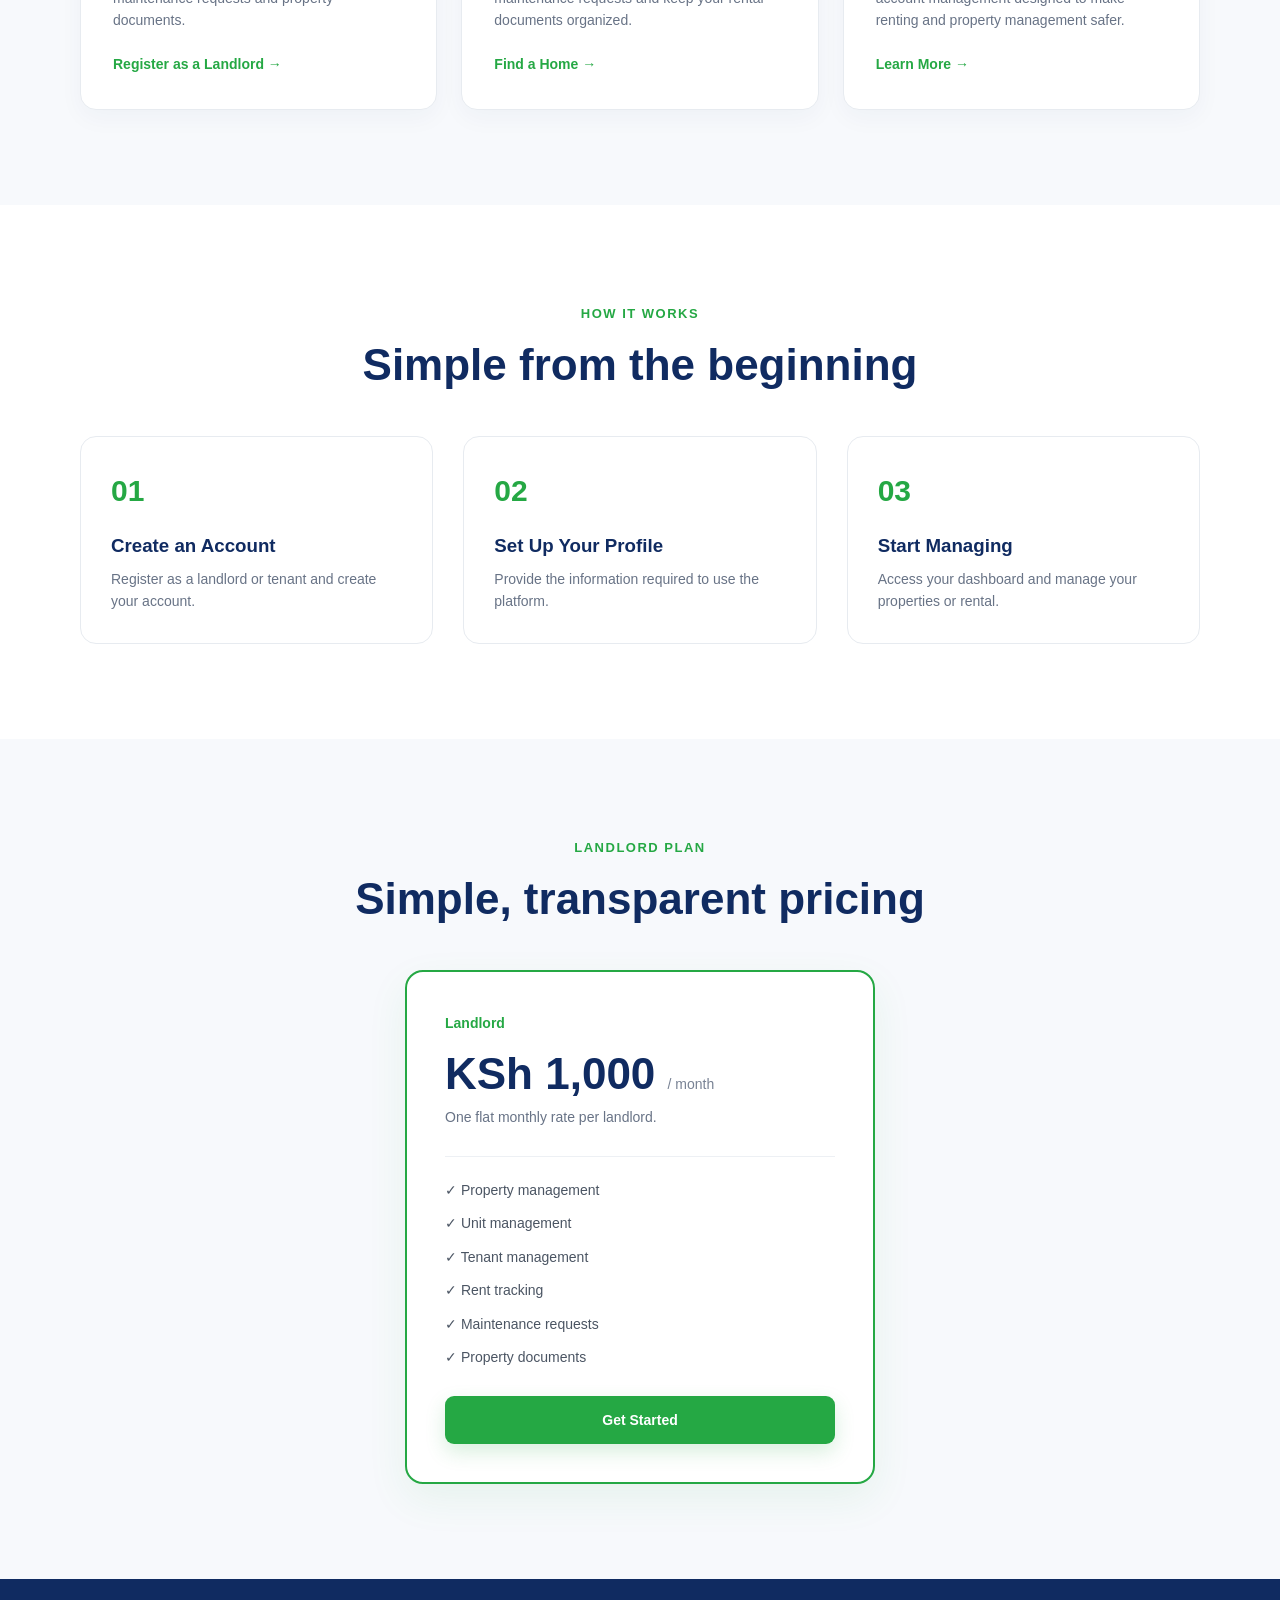
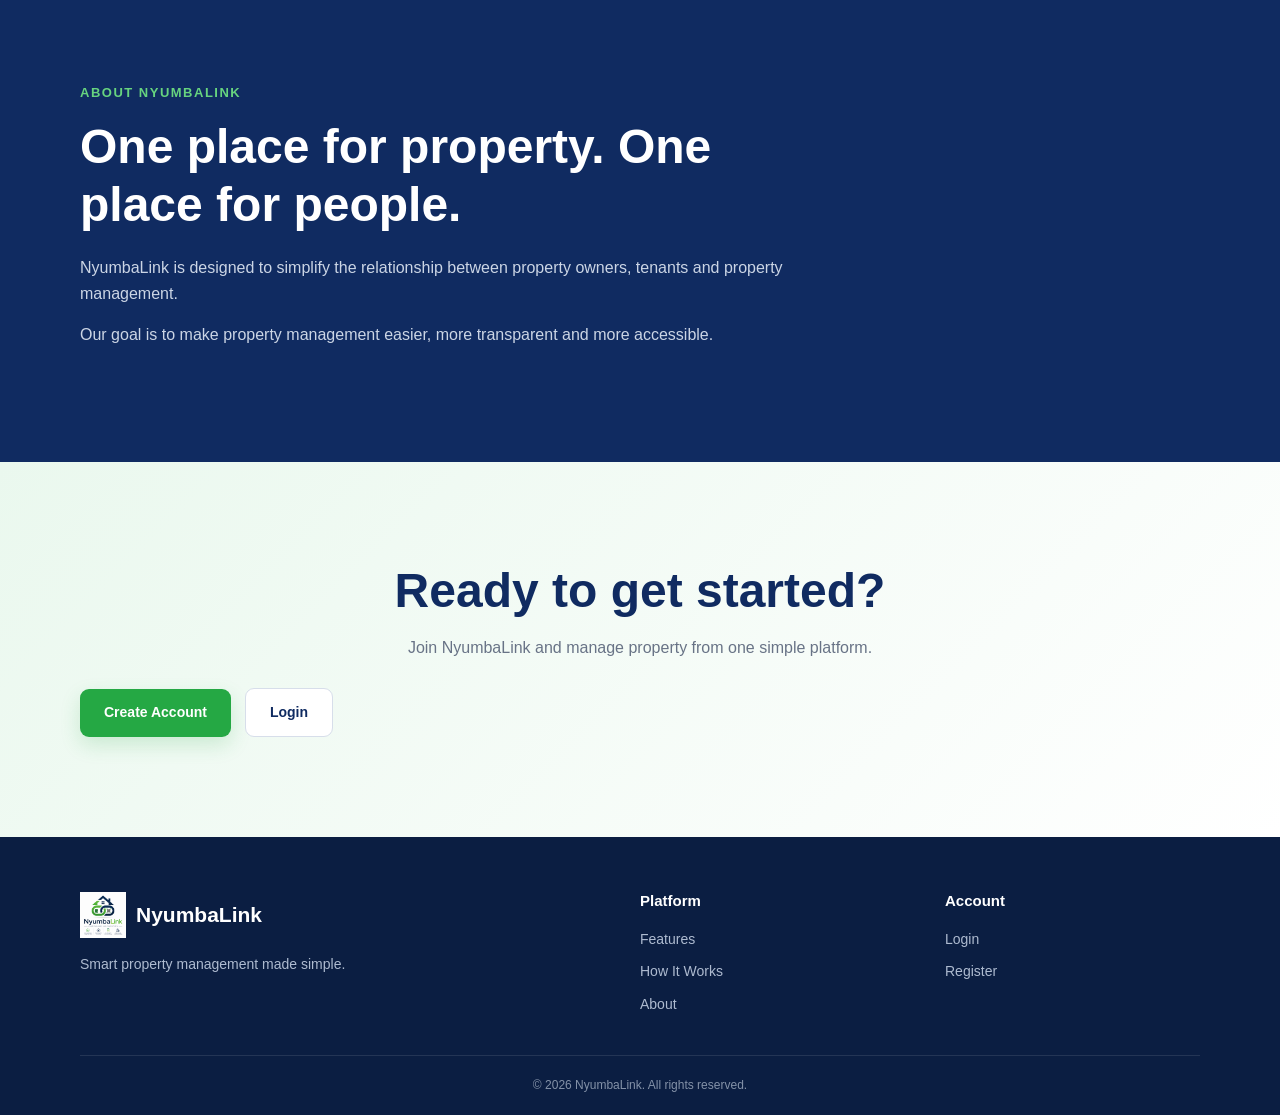
==== commit ed11eecb: "Update logo image source path in index.html" ====
--- a/index.html
+++ b/index.html
@@ -671,7 +671,7 @@
                     class="logo">
 
                     <img
-                        src="images/logo.png"
+                        src="logo.png"
                         alt="NyumbaLink Logo">
 
                     <span>
